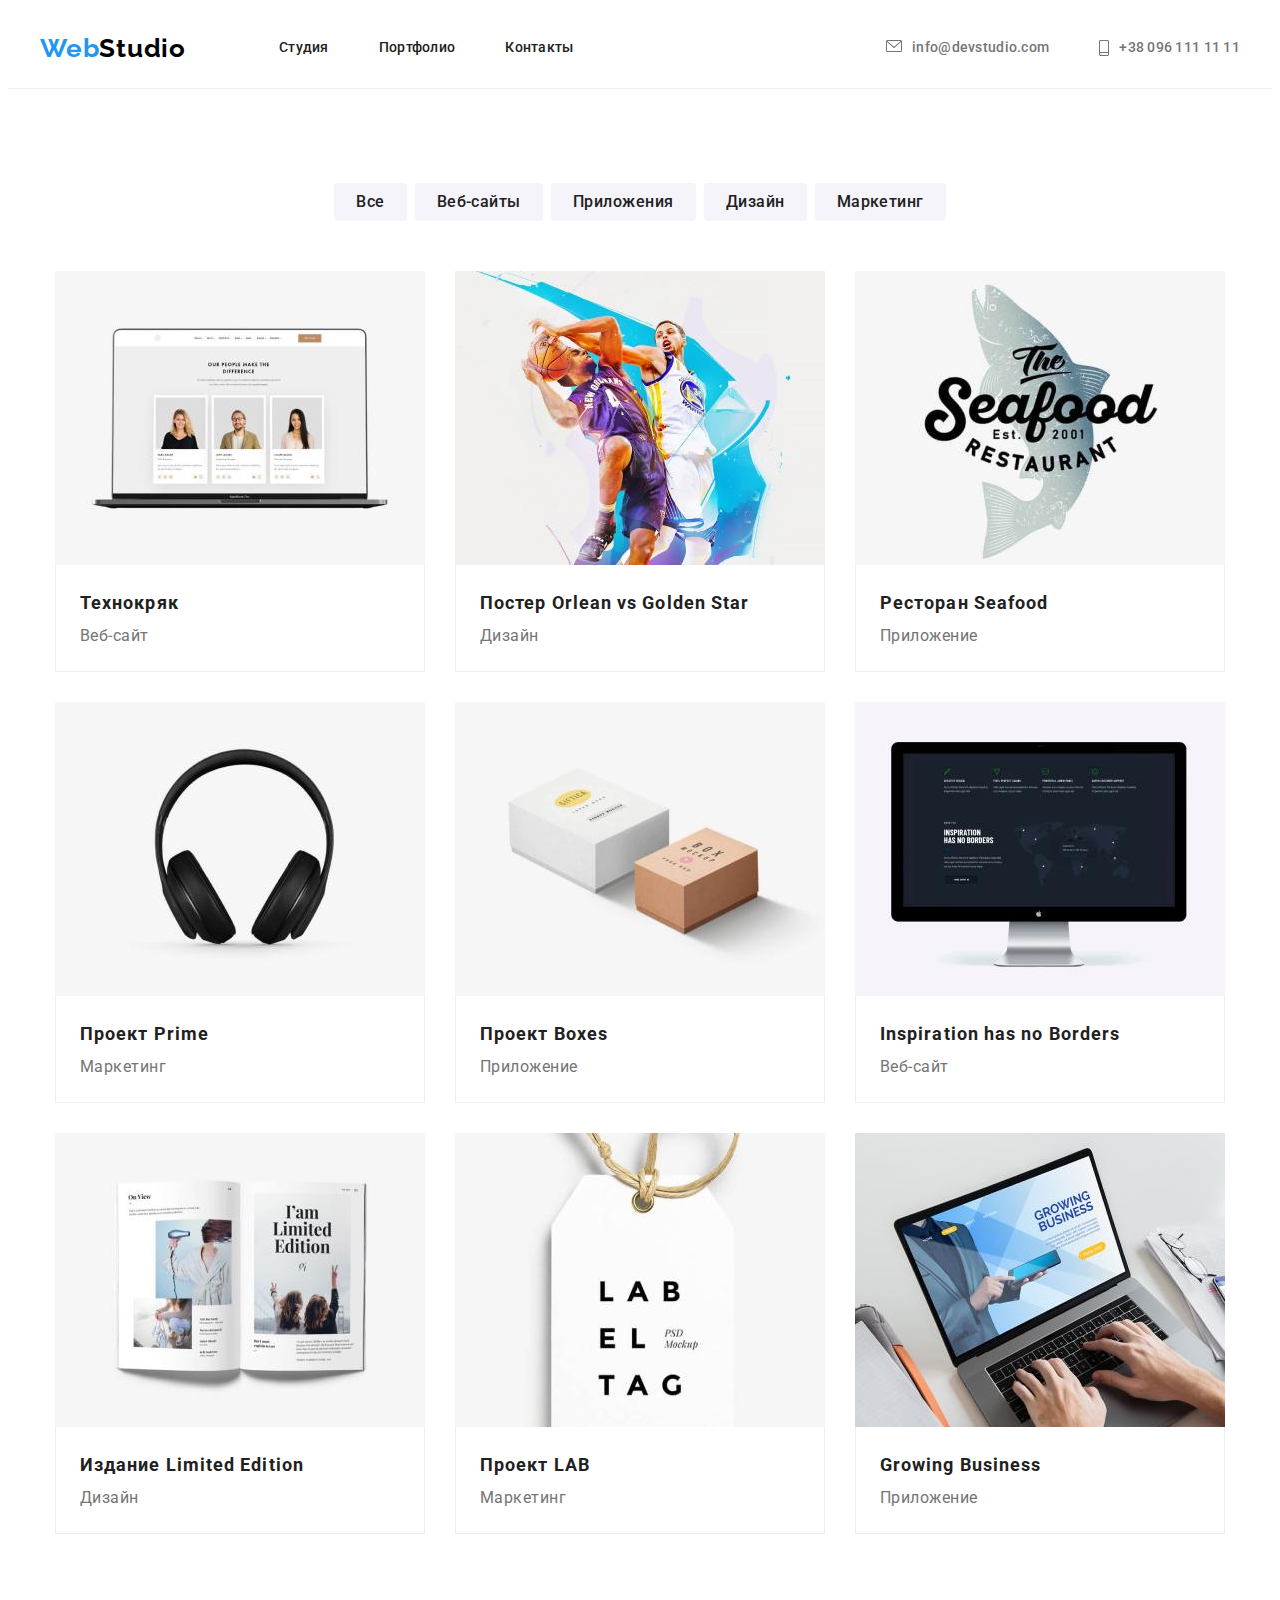
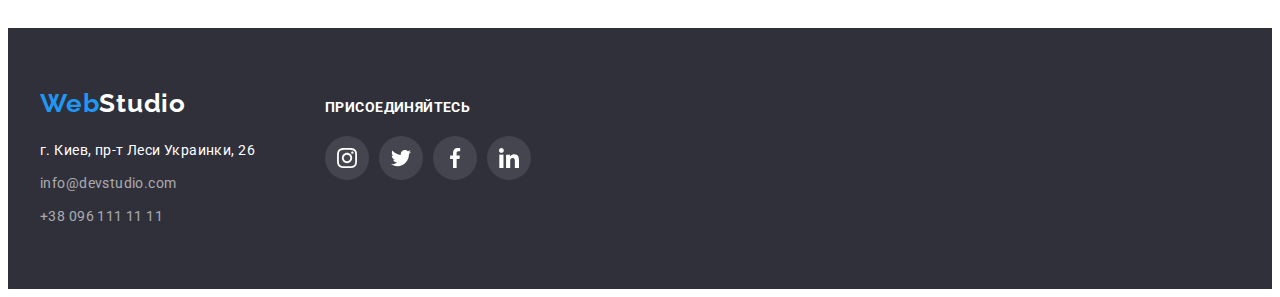
==== portfolio.html @ fa59ea0e "start" ====
<!DOCTYPE html>
<html lang="ru">
    <head>
        <meta charset="UTF-8">
        <meta http-equiv="X-UA-Compatible" content="IE=edge">
        <meta name="viewport" content="width=device-width, initial-scale=1.0">
        <title>WebStudio</title>
        <link rel="preconnect" href="https://fonts.googleapis.com">
        <link rel="preconnect" href="https://fonts.gstatic.com" crossorigin>
        <link href="https://fonts.googleapis.com/css2?family=Raleway:wght@700&family=Roboto:wght@400;500;700;900&display=swap"
            rel="stylesheet">
        <link rel="stylesheet" href="./css/styles.css">
    </head>
    <body>
    <header class="header">
        <div class="container header-container">
            <nav class="header-navigation">
                <a class="header-logo link" id="logo" href="./index.html" rel="home" lang="en">Web<span
                        class="logo-part-header">Studio</span></a>
                <ul class="header-list list">
                    <li class="header-item"><a class="header-link link" href="./index.html">Студия</a></li>
                    <li class="header-item"><a class="header-link link" href="./portfolio.html">Портфолио</a></li>
                    <li class="header-item"><a class="header-link link" href="#contacts">Контакты</a></li>
                </ul>
            </nav>
            <div class="header-connect">
                <a class="header-mail-link link" href="mailto:info@devstudio.com">info@devstudio.com</a>
                <a class="header-tel-link link" href="tel:+380961111111">+38 096 111 11 11</a>
            </div>
        </div>
    </header>
        <main> 
            <section class="section main-portfolio-section">
                <div class="container button-container">
                <ul class="button-list list">
                    <li class="button-item"><button class="btn-item" type="button">Все</button></li>
                    <li class="button-item"><button class="btn-item" type="button">Веб-сайты</button></li>
                    <li class="button-item"><button class="btn-item" type="button">Приложения</button></li>
                    <li class="button-item"><button class="btn-item" type="button">Дизайн</button></li>
                    <li class="button-item"><button class="btn-item" type="button">Маркетинг</button></li>
                </ul>
                </div>
                <ul class="portfolio-list list container">
                    <li class="porfolio-item">
                        <img class="img-portfolio" src="./images/portfolio-1.jpg" alt="макет веб-сайта" height="294" width="370">
                        <div class="wrap-text">
                        <h3 class="portfolio-heading">Технокряк</h3>
                        <p class="portfolio-ph">Веб-сайт</p>
                        </div>
                    </li>
                    <li class="porfolio-item">
                        <img class="img-portfolio" src="./images/portfolio-2.jpg" alt="постер" height="294" width="370">
                        <div class="wrap-text">
                        <h3 class="portfolio-heading">Постер <span lang="en">Orlean vs Golden Star</span> </h3>
                        <p class="portfolio-ph">Дизайн</p>
                        </div>
                    </li>
                    <li class="porfolio-item">
                        <img class="img-portfolio" src="./images/portfolio-3.jpg" alt="логотип ресторана" height="294" width="370">
                        <div class="wrap-text">
                        <h3 class="portfolio-heading">Ресторан <span lang="en">Seafood</span></h3>
                        <p class="portfolio-ph">Приложение</p>
                        </div>
                    </li>
                    <li class="porfolio-item">
                        <img class="img-portfolio" src="./images/portfolio-4.jpg" alt="наушники" height="294" width="370">
                        <div class="wrap-text">
                        <h3 class="portfolio-heading">Проект <span lang="en">Prime</span></h3>
                        <p class="portfolio-ph">Маркетинг</p>
                        </div>
                    </li>
                    <li class="porfolio-item">
                        <img class="img-portfolio" src="./images/portfolio-5.jpg" alt="коробки" height="294" width="370">
                        <div class="wrap-text">
                        <h3 class="portfolio-heading">Проект <span lang="en">Boxes</span></h3>
                        <p class="portfolio-ph">Приложение</p>
                        </div>
                    </li>
                    <li class="porfolio-item">
                        <img class="img-portfolio" src="./images/portfolio-6.jpg" alt="екран" height="294" width="370">
                        <div class="wrap-text">
                        <h3 class="portfolio-heading"><span lang="en">Inspiration has no Borders</span></h3>
                        <p class="portfolio-ph">Веб-сайт</p>
                        </div>
                    </li>
                    <li class="porfolio-item">
                        <img class="img-portfolio" src="./images/portfolio-7.jpg" alt="журнал" height="294" width="370">
                        <div class="wrap-text">
                        <h3 class="portfolio-heading">Издание <span lang="en">Limited Edition</span></h3>
                        <p class="portfolio-ph">Дизайн</p>
                        </div>
                    </li>
                    <li class="porfolio-item">
                        <img class="img-portfolio" src="./images/portfolio-8.jpg" alt="бирка" height="294" width="370">
                        <div class="wrap-text">
                        <h3 class="portfolio-heading">Проект <span lang="en">LAB</span></h3>
                        <p class="portfolio-ph">Маркетинг</p>
                        </div>
                    </li>
                    <li class="porfolio-item">
                        <img class="img-portfolio" src="./images/portfolio-9.jpg" alt="ноутбук" height="294" width="370">
                        <div class="wrap-text">
                        <h3 class="portfolio-heading"><span lang="en">Growing Business</span></h3>
                        <p class="portfolio-ph">Приложение</p>
                        </div>
                    </li>
                </ul>
                
            </section>
        </main>
        <footer class="footer">
            <div class="container footer-container">
                <a id="contacts"></a>
                <div class="footer-address">
                    <a class="footer-logo link" href="./index.html" rel="home">Web<span
                            class="logo-part-footer">Studio</span></a>
                    <address class="address f-e">г. Киев, пр-т Леси Украинки, 26</address>
                    <a class="footer-mail-link link f-e" href="mailto:info@devstudio.com">info@devstudio.com</a>
                    <a class="footer-tel-link link f-e" href="tel:+380961111111">+38 096 111 11 11</a>
                </div>
                <div class="footer-follow">
                    <p class="footer-ph">присоединяйтесь</p>
                    <ul class="footer-icon-list list">
                        <li class="footer-icon-item">
                            <a class="footer-icon-link" href="">
                                <svg class="footer-icon" width="20" height="20">
                                    <use href="./images/icons.svg#icon-social-icon-svg-1"></use>
                                </svg>
                            </a>
                        </li>
                        <li class="footer-icon-item">
                            <a class="footer-icon-link" href="">
                                <svg class="footer-icon" width="20" height="20">
                                    <use href="./images/icons.svg#icon-social-icon-svg-2"></use>
                                </svg>
                            </a>
                        </li>
                        <li class="footer-icon-item">
                            <a class="footer-icon-link" href="">
                                <svg class="footer-icon" width="20" height="20">
                                    <use href="./images/icons.svg#icon-social-icon-svg-3"></use>
                                </svg>
                            </a>
                        </li>
                        <li class="footer-icon-item">
                            <a class="footer-icon-link" href="">
                                <svg class="footer-icon" width="20" height="20">
                                    <use href="./images/icons.svg#icon-social-icon-svg-4"></use>
                                </svg>
                            </a>
                        </li>
                    </ul>
                </div>
            </div>
        </footer>
    </body>
</html>
---- css/styles.css ----
:root {
  --first-logo-color: #2196f3;
  --second-logo-color: #000000;
  --third-logo-color: #ffffff;
  --main-heading-color: #ffffff;
  --first-btn-text-color: #ffffff;
  --second-btn-text-color: #212121;
  --header-color: #212121;
  --first-text-color: #212121;
  --second-text-color: #757575;
  --third-text-color: #ffffff;
  --link-text-color: #2196f3;
  --accent-color: #2196f3;
  --dark-background-color: #2f303a;
  --footer-link-color: rgba(255, 255, 255, 0.6);
  --backgroun-color: #ffffff;
  --background-btn-color: #F5F4FA;
}
p,
h1,
h2,
h3,
h4,
h5,
h6 {
  margin: 0;
}
button {
  cursor: pointer;
}
li {
  margin: 0;
  padding: 0;
}
ul {
  margin: 0;
  padding: 0;
}
body {
  font-family: "Roboto", sans-serif;
  color: #212121;
}
.header {
  border-bottom: 1px solid #ECECEC;
}
.header-navigation {
  display: flex;
  align-items: center;
}
.header-container {
  display: flex;
  align-items: center;
  justify-content: space-between;
  height: 80px;
  
}

.header-list {
  display: flex;
}

.section {
  padding-bottom: 94px;
}
.container {
  width: 1200px;
  padding-left: 15px;
  padding-right: 15px;
  margin: 0 auto;
  
}

.footer,
.main-header {
  background-color: var(--dark-background-color);
}

.list {
  list-style: none;
}
.link {
  text-decoration: none;
}
.logo-part-header {
  color: var(--second-logo-color);
}
.logo-part-footer {
  color: var(--third-logo-color);
}
.header-logo {
  display: block;
  font-family: Raleway;
  font-weight: 700;
  font-size: 26px;
  line-height: 1.19;
  /* identical to box height */
  letter-spacing: 0.03em;
  color: var(--link-text-color);
  margin-right: 93px;
  padding-top: 25px;
  padding-bottom: 25px;
}

.header-list {
  display: flex;
}

.header-item:not(:last-child) {
  margin-right: 50px;
}
 .header-connect {
  display: flex;
  align-items: center;
  justify-content: center;
 }
.header-link {
  display: block;
  font-weight: 500;
  font-size: 14px;
  line-height: 1.14;
  letter-spacing: 0.02em;
  color: var(--header-color);
     padding-top: 32px;
    padding-bottom: 32px;
}
.header-link:hover,
.header-link:focus,
.header-mail-link:focus,
.header-mail-link:hover,
.header-tel-link:focus,
.header-tel-link:hover,
.footer-mail-link:hover,
.footer-tel-link:focus {
  color: var(--link-text-color);
}
.header-mail-link {
  display: flex;
  font-weight: 500;
  font-size: 14px;
  line-height: 1.14;
  letter-spacing: 0.02em;
  color: var(--second-text-color);
  margin-right: 50px;
}
.header-tel-link {
  display: flex;
  font-weight: 500;
  font-size: 14px;
  line-height: 1.14;
  letter-spacing: 0.02em;
  color: var(--second-text-color);
}
.header-mail-link::before {
  content: '';
  height: 12px;
  width: 16px;
  background-image: url(../images/svg/header-svg-1.svg);
  background-size: contain;
  background-repeat: no-repeat;
  background-position: bottom;
  margin-right: 10px;
}
.header-mail-link:hover::before,
.header-mail-link:focus::before {
  content: '';
  height: 12px;
  width: 16px;
  background-image: url(../images/svg/header-svg-1-hover.svg);
  background-size: contain;
  background-repeat: no-repeat;
  background-position: bottom;
  margin-right: 10px;
}

  .header-tel-link::before {
    content: '';
  height: 16px;
  width: 10px;
  background-image: url(../images/svg/header-svg-2.svg);
  background-size: contain;
  background-repeat: no-repeat;
  background-position: bottom;
  margin-right: 10px;
  }

.header-tel-link:hover::before,
.header-tel-link:focus::before {
  content: '';
  height: 16px; 
   width: 10px; 
  background-image: url(../images/svg/header-svg-2-hover.svg);
  background-size: contain;
  background-repeat: no-repeat;
  background-position: bottom;
  margin-right: 10px;
}


.main-container {
    display: flex;
  flex-direction: column;
  align-self: center;
  align-items: center;
  
}
.main-section {
  background-color: var(--dark-background-color);
  background-image: url(../images/img-overlay.png), url(../images/main-img.jpg);
  background-repeat: no-repeat;
  background-position: center;
  background-size: cover;
  padding: 200px 0;
  max-width: 1600px;
  margin: 0 auto;
}
.main-heading {
  /* padding: 200px 300px 30px 300px; */
  margin-bottom: 30px;
  font-weight: 900;
  font-size: 44px;
  line-height: 1.36;
  /* or 136% */
  text-align: center;
  letter-spacing: 0.06em;
  text-transform: uppercase;
  color: var(--main-heading-color)
  
}
.main-btn {
  font-family: Roboto;
  font-weight: 700;
  font-size: 16px;
  line-height: 1.88;
  cursor: pointer;
  /* identical to box height, or 187% */
  display: flex;
  align-items: center;
  text-align: center;
  letter-spacing: 0.06em;
  color: var(--first-btn-text-color);
  min-width: 200px;
  height: 50px;
  padding: 10px 32px 10px 32px;
  background-color: var(--accent-color);
  box-shadow: 0px 4px 4px rgba(0, 0, 0, 0.15);
  border-radius: 4px;
}
.peculiarities-section {
  padding-top: 94px;
}
.peculiarities-container {
  display: flex; 
  flex-direction: column;
}
.peculiarities-icon-list {
  display: flex;
}
.peculiarities-icon-item {
  content: '';
  width: 270px;
  margin-bottom: 30px;  
  display: flex;
  flex-direction: column;
  justify-content: center;
}
.peculiarities-icon-item:not(:last-child){
  margin-right: 30px;
}
.peculiarities-icon-link { 
  display: flex;
  align-items: center;
  justify-content: center;
  background-color: var(--background-btn-color);
  height: 120px;
  width: 100%;
  margin-bottom: 30px;
}
/* .main-list {
  display: flex;
  
} */
/* .main-item {
  width: 270px;
} */
/* .main-item:not(:last-child) {
  margin-right: 30px;
} */
.main-item-heading {
  font-weight: 700;
  font-size: 14px;
  line-height: 1.14;
  letter-spacing: 0.03em;
  text-transform: uppercase;
  color: var(--first-text-color);
  margin-bottom: 10px;
}
.main-item-ph {
  font-size: 14px;
  line-height: 1.71;
  /* or 171% */
  letter-spacing: 0.03em;
  color: var(--second-text-color);
}
}
.what-we-do-container {
  display: flex;
  flex-direction: column;
  align-self: center;
  align-items: center;
  
}

.main-second-heading {
  font-weight: 700;
  margin-bottom: 50px;
  font-size: 36px;
  line-height: 1.17;
  text-align: center;
  letter-spacing: 0.03em;
  color: var(--header-color);
}
.what-we-do-list {
  display: flex;
 
}

.what-we-do-item:not(:last-child) {
  margin-right: 30px;
}
.our-team-section {
  padding-top: 94px;
  background-color: var(--background-btn-color);
}

.our-team-container {
    display: flex;
  flex-direction: column;
  align-self: center;
  align-items: center;
}

.our-team-list {
  display: flex;
}

.our-team-item:not(:last-child) {
  margin-right: 30px;
}

.our-team-item {
  display: flex;
  flex-direction: column;
  align-self: center;
  align-items: center;
  background-color: var(--main-heading-color);
  box-shadow:  0px 2px 1px rgba(0, 0, 0, 0.2), 
   0px 1px 1px rgba(0, 0, 0, 0.14),  0px 1px 3px rgba(0, 0, 0, 0.12);

}

.our-team-text {
  padding: 30px;
}

.our-team-heading-item {
  font-weight: 500;
  font-size: 16px;
  line-height: 1.19;
  /* identical to box height */
  text-align: center;
  letter-spacing: 0.03em;
  color: var(--first-text-color);
}
.our-team-ph-item {
  font-size: 16px;
  line-height: 1.19;
  /* identical to box height */
  text-align: center;
  letter-spacing: 0.03em;
  color: var(--second-text-color);
  margin-top: 10px;
  margin-bottom: 16px;
}
.our-team-icon-list {
  display: flex;
  justify-content: center;
}
.our-team-icon-item {
  width: 44px;
  height: 44px;
}
.our-team-icon-item + .our-team-icon-item {
  margin-left: 10px;
}
.our-team-icon-link {
  width: 100%;
  height: 100%;
  border-radius: 50%;
  display: flex;
  align-items: center;
  justify-content: center;
  object-fit: contain
  background-color: var(--main-heading-color);
}
.our-team-icon {
  fill:#afb1b8;
}
.our-team-icon-link:hover,
.our-team-icon-link:focus  {
  background-color: var(--accent-color);
}
.our-team-icon-link:hover .our-team-icon,
.our-team-icon-link:focus .our-team-icon  {
 fill: var(--main-heading-color);
}
.regular-customers-section {
  padding-top: 94px;
}
.regular-customers-container {
  display: flex;
  flex-direction: column;
}
.regular-customers-list {
  display: flex;
  justify-content: center;
}
.regular-customers-item{
  display: flex;
  width: 170px;
  height: 92px;
}
.regular-customers-item + .regular-customers-item {
  margin-left: 30px;
}
.regular-customers-link {
  width: 100%;
  height: 100%;
  border: 1px solid #afb1b8;
  border-radius: 4px;
  display: flex;
  justify-content: center;
  align-items: center;
}
.regular-customers-icon {
  fill: #afb1b8;
}
.regular-customers-link:hover, 
.regular-customers-link:focus {
   border: 1px solid #2196f3;
}
.regular-customers-link:hover .regular-customers-icon, 
.regular-customers-link:focus  .regular-customers-icon {
  fill: #2196f3;
}

.footer {
  padding-top: 60px;
  padding-bottom: 60px;
}
.footer-container {
  display: flex;
  align-self: center;
  align-items: baseline;
}
.footer-logo {
  font-family: Raleway;
  font-weight: 700;
  font-size: 26px;
  line-height: 1.19;
  /* identical to box height */
  letter-spacing: 0.03em;
  color: var(--first-logo-color);
  margin-bottom: 20px;
}

.footer-address {
  display: flex;
  flex-direction: column;
  margin-right: 70px;
  
}

.f-e:not(:last-child) {
  margin-bottom: 9px;
}

.address {
  font-style: normal;
  font-size: 14px;
  line-height: 1.71;
  /* or 171% */
  letter-spacing: 0.03em;
  color: var(--third-text-color);
}
.footer-tel-link {
  font-size: 14px;
  line-height: 1.71;
  /* or 171% */
  letter-spacing: 0.03em;
  color: var(--footer-link-color);
}
.footer-mail-link {
  font-size: 14px;
  line-height: 1.71;
  /* or 171% */
  letter-spacing: 0.03em;
  color: var(--footer-link-color);
}
.footer-ph {
  font-size: 14px;
  font-weight: 700;
  line-height: 1.14em;
  text-align: Left;
  letter-spacing: 0.03em;
  text-transform: uppercase;
  color: #ffffff;
  margin-bottom: 20px;
}
.footer-icon-list {
  display: flex;
  justify-content: center;
}
.footer-icon-item {
  width: 44px;
  height: 44px;
}
.footer-icon-item + .footer-icon-item {
  margin-left: 10px;
}
.footer-icon-link {
  width: 100%;
  height: 100%;
  border-radius: 50%;
  display: flex;
  align-items: center;
  justify-content: center;
  object-fit: contain;
  background-color: rgba(255, 255, 255, 0.1);
}
.footer-icon {
  fill: #ffffff;
}
.footer-icon-link:hover,
.footer-icon-link:focus {
background-color: var(--accent-color);
}
.main-portfolio-section {
padding-top: 94px; 
}
.button-list {
  display: flex;
  justify-content: center;
}

.button-item:not(:last-child) {
  margin-right: 8px;
  color: var(--accent-color);
}

.btn-item {
  cursor: pointer;
  font-family: Roboto;
  font-weight: 500;
  font-size: 16px;
  line-height: 1.63;
  /* identical to box height, or 162% */
  text-align: center;
  letter-spacing: 0.03em;
  color: var(--second-btn-text-color);
  background-color: var(--background-btn-color);
  border: 0px;
  border-radius: 4px;
  padding: 6px 22px;
}
.btn-item:hover,
.btn-item:focus {
  color: var(--first-btn-text-color);
  background-color: var(--accent-color);
  box-shadow: 0px 2px 2px
rgba(0, 0, 0, 0.12),  0px 1px 2px
rgba(0, 0, 0, 0.08), 0px 3px 1px
rgba(0, 0, 0, 0.1);
}

.portfolio-list {
  display: flex;
  flex-wrap: wrap;
  margin-top: 50px;
  justify-content: center;
  
}
.porfolio-item {
  margin-right: 30px;
  margin-bottom: 30px;
  border: 20px;
  border-color: #eeeeee;
}
.porfolio-item:hover {
  box-shadow: 1px 4px 6px
rgba(0, 0, 0, 0.16), 0px 4px 4px
rgba(0, 0, 0, 0.06), 0px 1px 1px
rgba(0, 0, 0, 0.12)
}
.porfolio-item:nth-child(3n + 0) {
  margin-right: 0;
}

.porfolio-item:nth-child(n + 7) {
  margin-bottom: 0;
}

.img-portfolio {
  display: block;
}

.wrap-text {
 padding: 20px 24px;
 background: #ffffff;
 border: 1px solid #eeeeee;
 border-top: 0;
 box-sizing: border-box;
}

.portfolio-heading {
  font-weight: 700;
  font-size: 18px;
  line-height: 2;
  /* identical to box height, or 200% */
  letter-spacing: 0.06em;
  color: var(--first-text-color);
}
.portfolio-ph {
  font-size: 16px;
  line-height: 1.88;
  /* identical to box height, or 187% */
  letter-spacing: 0.03em;
  color: var(--second-text-color);
  
}
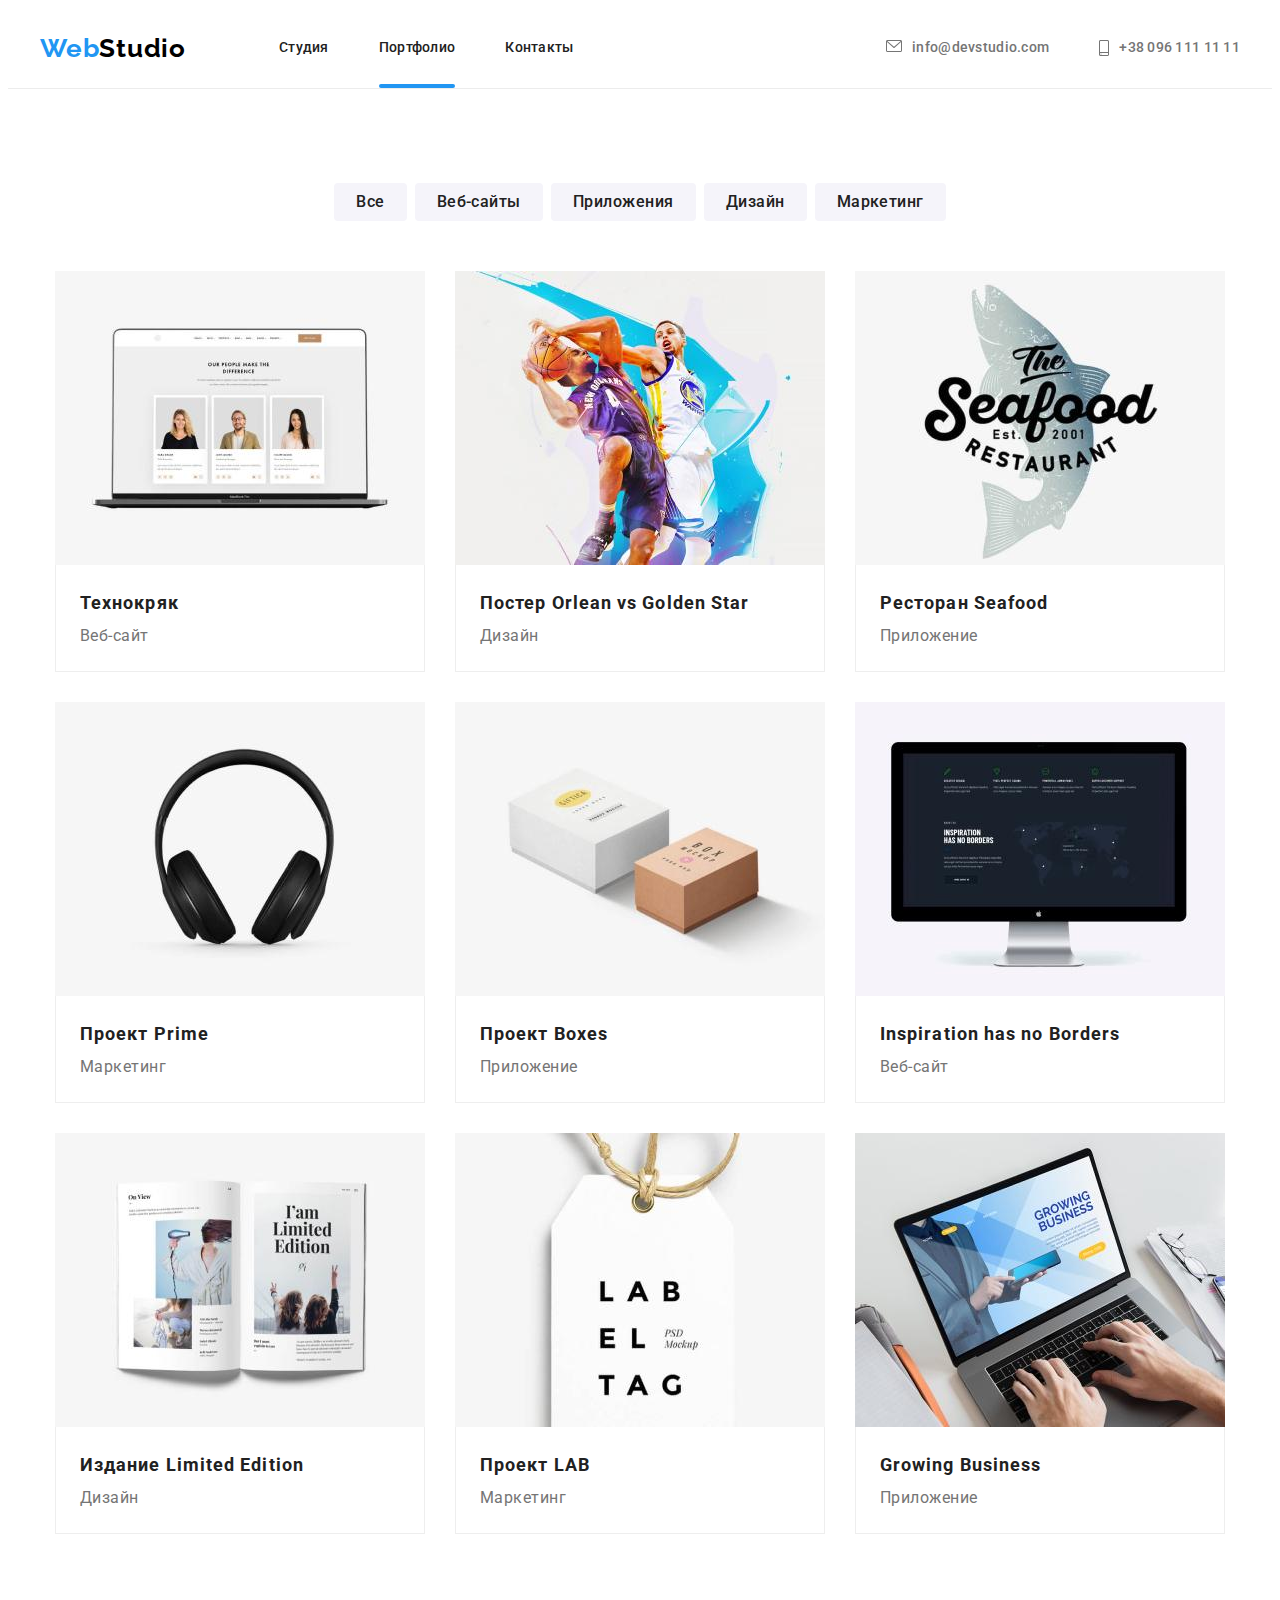
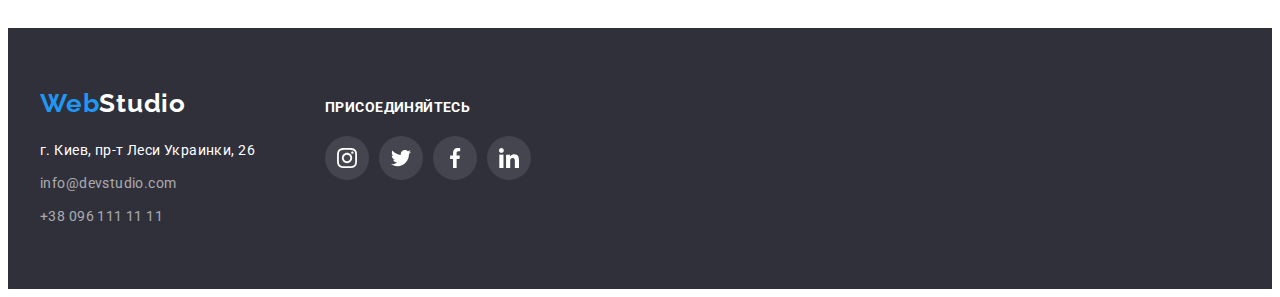
==== commit abde07fc: "inprocess" ====
--- a/portfolio.html
+++ b/portfolio.html
@@ -18,9 +18,15 @@
                 <a class="header-logo link" id="logo" href="./index.html" rel="home" lang="en">Web<span
                         class="logo-part-header">Studio</span></a>
                 <ul class="header-list list">
-                    <li class="header-item"><a class="header-link link" href="./index.html">Студия</a></li>
-                    <li class="header-item"><a class="header-link link" href="./portfolio.html">Портфолио</a></li>
-                    <li class="header-item"><a class="header-link link" href="#contacts">Контакты</a></li>
+                    <li class="header-item">
+                        <a class="header-link link" href="./index.html">Студия</a>
+                    </li>
+                    <li class="header-item">
+                        <a class="header-link link current" href="./portfolio.html">Портфолио</a>
+                    </li>
+                    <li class="header-item">
+                        <a class="header-link link" href="#contacts">Контакты</a>
+                    </li>
                 </ul>
             </nav>
             <div class="header-connect">
--- a/css/styles.css
+++ b/css/styles.css
@@ -14,7 +14,7 @@
   --dark-background-color: #2f303a;
   --footer-link-color: rgba(255, 255, 255, 0.6);
   --backgroun-color: #ffffff;
-  --background-btn-color: #F5F4FA;
+  --background-btn-color: #f5f4fa;
 }
 p,
 h1,
@@ -41,7 +41,7 @@
   color: #212121;
 }
 .header {
-  border-bottom: 1px solid #ECECEC;
+  border-bottom: 1px solid #ececec;
 }
 .header-navigation {
   display: flex;
@@ -52,7 +52,6 @@
   align-items: center;
   justify-content: space-between;
   height: 80px;
-  
 }
 
 .header-list {
@@ -67,7 +66,6 @@
   padding-left: 15px;
   padding-right: 15px;
   margin: 0 auto;
-  
 }
 
 .footer,
@@ -93,7 +91,6 @@
   font-weight: 700;
   font-size: 26px;
   line-height: 1.19;
-  /* identical to box height */
   letter-spacing: 0.03em;
   color: var(--link-text-color);
   margin-right: 93px;
@@ -104,15 +101,17 @@
 .header-list {
   display: flex;
 }
-
+.header-item {
+  position: relative;
+}
 .header-item:not(:last-child) {
   margin-right: 50px;
 }
- .header-connect {
-  display: flex;
-  align-items: center;
-  justify-content: center;
- }
+.header-connect {
+  display: flex;
+  align-items: center;
+  justify-content: center;
+}
 .header-link {
   display: block;
   font-weight: 500;
@@ -120,9 +119,21 @@
   line-height: 1.14;
   letter-spacing: 0.02em;
   color: var(--header-color);
-     padding-top: 32px;
-    padding-bottom: 32px;
-}
+  padding-top: 32px;
+  padding-bottom: 32px;
+  transition: color 250ms cubic-bezier(0.4, 0, 0.2, 1);
+}
+.current::after {
+  content: "";
+  width: 100%;
+  height: 4px;
+  background-color: var(--accent-color);
+  border-radius: 2px;
+  position: absolute;
+  bottom: 0;
+  left: 0;
+}
+
 .header-link:hover,
 .header-link:focus,
 .header-mail-link:focus,
@@ -130,7 +141,9 @@
 .header-tel-link:focus,
 .header-tel-link:hover,
 .footer-mail-link:hover,
-.footer-tel-link:focus {
+.footer-mail-link:focus,
+.footer-tel-link:focus,
+.footer-tel-link:hover {
   color: var(--link-text-color);
 }
 .header-mail-link {
@@ -141,6 +154,7 @@
   letter-spacing: 0.02em;
   color: var(--second-text-color);
   margin-right: 50px;
+  transition: color 250ms cubic-bezier(0.4, 0, 0.2, 1);
 }
 .header-tel-link {
   display: flex;
@@ -149,9 +163,10 @@
   line-height: 1.14;
   letter-spacing: 0.02em;
   color: var(--second-text-color);
+  transition: color 250ms cubic-bezier(0.4, 0, 0.2, 1);
 }
 .header-mail-link::before {
-  content: '';
+  content: "";
   height: 12px;
   width: 16px;
   background-image: url(../images/svg/header-svg-1.svg);
@@ -159,10 +174,23 @@
   background-repeat: no-repeat;
   background-position: bottom;
   margin-right: 10px;
+  transition: color 250ms cubic-bezier(0.4, 0, 0.2, 1);
+}
+
+.header-tel-link::before {
+  content: "";
+  height: 16px;
+  width: 10px;
+  background-image: url(../images/svg/header-svg-2.svg);
+  background-size: contain;
+  background-repeat: no-repeat;
+  background-position: bottom;
+  margin-right: 10px;
+  transition: color 250ms cubic-bezier(0.4, 0, 0.2, 1);
 }
 .header-mail-link:hover::before,
 .header-mail-link:focus::before {
-  content: '';
+  content: "";
   height: 12px;
   width: 16px;
   background-image: url(../images/svg/header-svg-1-hover.svg);
@@ -172,8 +200,8 @@
   margin-right: 10px;
 }
 
-  .header-tel-link::before {
-    content: '';
+.header-tel-link::before {
+  content: "";
   height: 16px;
   width: 10px;
   background-image: url(../images/svg/header-svg-2.svg);
@@ -181,13 +209,14 @@
   background-repeat: no-repeat;
   background-position: bottom;
   margin-right: 10px;
-  }
+  transition: color 250ms cubic-bezier(0.4, 0, 0.2, 1);
+}
 
 .header-tel-link:hover::before,
 .header-tel-link:focus::before {
-  content: '';
-  height: 16px; 
-   width: 10px; 
+  content: "";
+  height: 16px;
+  width: 10px;
   background-image: url(../images/svg/header-svg-2-hover.svg);
   background-size: contain;
   background-repeat: no-repeat;
@@ -195,13 +224,11 @@
   margin-right: 10px;
 }
 
-
 .main-container {
-    display: flex;
+  display: flex;
   flex-direction: column;
   align-self: center;
   align-items: center;
-  
 }
 .main-section {
   background-color: var(--dark-background-color);
@@ -214,17 +241,14 @@
   margin: 0 auto;
 }
 .main-heading {
-  /* padding: 200px 300px 30px 300px; */
   margin-bottom: 30px;
   font-weight: 900;
   font-size: 44px;
   line-height: 1.36;
-  /* or 136% */
   text-align: center;
   letter-spacing: 0.06em;
   text-transform: uppercase;
-  color: var(--main-heading-color)
-  
+  color: var(--main-heading-color);
 }
 .main-btn {
   font-family: Roboto;
@@ -232,7 +256,6 @@
   font-size: 16px;
   line-height: 1.88;
   cursor: pointer;
-  /* identical to box height, or 187% */
   display: flex;
   align-items: center;
   text-align: center;
@@ -249,24 +272,24 @@
   padding-top: 94px;
 }
 .peculiarities-container {
-  display: flex; 
+  display: flex;
   flex-direction: column;
 }
 .peculiarities-icon-list {
   display: flex;
 }
 .peculiarities-icon-item {
-  content: '';
+  content: "";
   width: 270px;
-  margin-bottom: 30px;  
-  display: flex;
-  flex-direction: column;
-  justify-content: center;
-}
-.peculiarities-icon-item:not(:last-child){
+  margin-bottom: 30px;
+  display: flex;
+  flex-direction: column;
+  justify-content: center;
+}
+.peculiarities-icon-item:not(:last-child) {
   margin-right: 30px;
 }
-.peculiarities-icon-link { 
+.peculiarities-icon-link {
   display: flex;
   align-items: center;
   justify-content: center;
@@ -275,16 +298,6 @@
   width: 100%;
   margin-bottom: 30px;
 }
-/* .main-list {
-  display: flex;
-  
-} */
-/* .main-item {
-  width: 270px;
-} */
-/* .main-item:not(:last-child) {
-  margin-right: 30px;
-} */
 .main-item-heading {
   font-weight: 700;
   font-size: 14px;
@@ -297,17 +310,14 @@
 .main-item-ph {
   font-size: 14px;
   line-height: 1.71;
-  /* or 171% */
   letter-spacing: 0.03em;
   color: var(--second-text-color);
 }
-}
 .what-we-do-container {
   display: flex;
   flex-direction: column;
   align-self: center;
   align-items: center;
-  
 }
 
 .main-second-heading {
@@ -321,11 +331,33 @@
 }
 .what-we-do-list {
   display: flex;
- 
-}
-
+}
+.what-we-do-item {
+  position: relative;
+  line-height: 1px;
+}
 .what-we-do-item:not(:last-child) {
   margin-right: 30px;
+}
+.what-we-do-item-wrap {
+  position: relative;
+}
+.what-we-do-text {
+  position: absolute;
+  font-weight: 700;
+  font-size: 14px;
+  line-height: 1.14;
+  letter-spacing: 0.03em;
+  text-transform: uppercase;
+  left: 0;
+  bottom: 0;
+  width: 100%;
+  height: 70px;
+  text-align: center;
+  padding-top: 27px;
+  padding-bottom: 27px;
+  color: #ffffff;
+  background-color: rgba(47, 48, 58, 0.8);
 }
 .our-team-section {
   padding-top: 94px;
@@ -333,7 +365,7 @@
 }
 
 .our-team-container {
-    display: flex;
+  display: flex;
   flex-direction: column;
   align-self: center;
   align-items: center;
@@ -353,9 +385,8 @@
   align-self: center;
   align-items: center;
   background-color: var(--main-heading-color);
-  box-shadow:  0px 2px 1px rgba(0, 0, 0, 0.2), 
-   0px 1px 1px rgba(0, 0, 0, 0.14),  0px 1px 3px rgba(0, 0, 0, 0.12);
-
+  box-shadow: 0px 2px 1px rgba(0, 0, 0, 0.2), 0px 1px 1px rgba(0, 0, 0, 0.14),
+    0px 1px 3px rgba(0, 0, 0, 0.12);
 }
 
 .our-team-text {
@@ -366,7 +397,6 @@
   font-weight: 500;
   font-size: 16px;
   line-height: 1.19;
-  /* identical to box height */
   text-align: center;
   letter-spacing: 0.03em;
   color: var(--first-text-color);
@@ -374,7 +404,6 @@
 .our-team-ph-item {
   font-size: 16px;
   line-height: 1.19;
-  /* identical to box height */
   text-align: center;
   letter-spacing: 0.03em;
   color: var(--second-text-color);
@@ -399,19 +428,22 @@
   display: flex;
   align-items: center;
   justify-content: center;
-  object-fit: contain
+  object-fit: contain;
   background-color: var(--main-heading-color);
+  transition: background-color 250ms cubic-bezier(0.4, 0, 0.2, 1),
+    fill 250ms cubic-bezier(0.4, 0, 0.2, 1);
 }
 .our-team-icon {
-  fill:#afb1b8;
+  fill: #afb1b8;
+  transition: fill 250ms cubic-bezier(0.4, 0, 0.2, 1);
 }
 .our-team-icon-link:hover,
-.our-team-icon-link:focus  {
+.our-team-icon-link:focus {
   background-color: var(--accent-color);
 }
 .our-team-icon-link:hover .our-team-icon,
-.our-team-icon-link:focus .our-team-icon  {
- fill: var(--main-heading-color);
+.our-team-icon-link:focus .our-team-icon {
+  fill: var(--main-heading-color);
 }
 .regular-customers-section {
   padding-top: 94px;
@@ -424,7 +456,7 @@
   display: flex;
   justify-content: center;
 }
-.regular-customers-item{
+.regular-customers-item {
   display: flex;
   width: 170px;
   height: 92px;
@@ -440,16 +472,19 @@
   display: flex;
   justify-content: center;
   align-items: center;
+  transition: border 250ms cubic-bezier(0.4, 0, 0.2, 1),
+    fill 250ms cubic-bezier(0.4, 0, 0.2, 1);
 }
 .regular-customers-icon {
   fill: #afb1b8;
-}
-.regular-customers-link:hover, 
+  transition: fill 250ms cubic-bezier(0.4, 0, 0.2, 1);
+}
+.regular-customers-link:hover,
 .regular-customers-link:focus {
-   border: 1px solid #2196f3;
-}
-.regular-customers-link:hover .regular-customers-icon, 
-.regular-customers-link:focus  .regular-customers-icon {
+  border: 1px solid #2196f3;
+}
+.regular-customers-link:hover .regular-customers-icon,
+.regular-customers-link:focus .regular-customers-icon {
   fill: #2196f3;
 }
 
@@ -477,7 +512,6 @@
   display: flex;
   flex-direction: column;
   margin-right: 70px;
-  
 }
 
 .f-e:not(:last-child) {
@@ -498,6 +532,7 @@
   /* or 171% */
   letter-spacing: 0.03em;
   color: var(--footer-link-color);
+  transition: color 250ms cubic-bezier(0.4, 0, 0.2, 1);
 }
 .footer-mail-link {
   font-size: 14px;
@@ -505,6 +540,7 @@
   /* or 171% */
   letter-spacing: 0.03em;
   color: var(--footer-link-color);
+  transition: color 250ms cubic-bezier(0.4, 0, 0.2, 1);
 }
 .footer-ph {
   font-size: 14px;
@@ -536,16 +572,17 @@
   justify-content: center;
   object-fit: contain;
   background-color: rgba(255, 255, 255, 0.1);
+  transition: background-color 250ms cubic-bezier(0.4, 0, 0.2, 1);
 }
 .footer-icon {
   fill: #ffffff;
 }
 .footer-icon-link:hover,
 .footer-icon-link:focus {
-background-color: var(--accent-color);
+  background-color: var(--accent-color);
 }
 .main-portfolio-section {
-padding-top: 94px; 
+  padding-top: 94px;
 }
 .button-list {
   display: flex;
@@ -571,15 +608,16 @@
   border: 0px;
   border-radius: 4px;
   padding: 6px 22px;
+  transition: background-color 250ms cubic-bezier(0.4, 0, 0.2, 1),
+    color 250ms cubic-bezier(0.4, 0, 0.2, 1),
+    box-shadow 250ms cubic-bezier(0.4, 0, 0.2, 1);
 }
 .btn-item:hover,
 .btn-item:focus {
   color: var(--first-btn-text-color);
   background-color: var(--accent-color);
-  box-shadow: 0px 2px 2px
-rgba(0, 0, 0, 0.12),  0px 1px 2px
-rgba(0, 0, 0, 0.08), 0px 3px 1px
-rgba(0, 0, 0, 0.1);
+  box-shadow: 0px 2px 2px rgba(0, 0, 0, 0.12), 0px 1px 2px rgba(0, 0, 0, 0.08),
+    0px 3px 1px rgba(0, 0, 0, 0.1);
 }
 
 .portfolio-list {
@@ -587,19 +625,17 @@
   flex-wrap: wrap;
   margin-top: 50px;
   justify-content: center;
-  
 }
 .porfolio-item {
   margin-right: 30px;
   margin-bottom: 30px;
   border: 20px;
   border-color: #eeeeee;
+  transition: box-shadow 250ms cubic-bezier(0.4, 0, 0.2, 1);
 }
 .porfolio-item:hover {
-  box-shadow: 1px 4px 6px
-rgba(0, 0, 0, 0.16), 0px 4px 4px
-rgba(0, 0, 0, 0.06), 0px 1px 1px
-rgba(0, 0, 0, 0.12)
+  box-shadow: 1px 4px 6px rgba(0, 0, 0, 0.16), 0px 4px 4px rgba(0, 0, 0, 0.06),
+    0px 1px 1px rgba(0, 0, 0, 0.12);
 }
 .porfolio-item:nth-child(3n + 0) {
   margin-right: 0;
@@ -614,28 +650,23 @@
 }
 
 .wrap-text {
- padding: 20px 24px;
- background: #ffffff;
- border: 1px solid #eeeeee;
- border-top: 0;
- box-sizing: border-box;
+  padding: 20px 24px;
+  background: #ffffff;
+  border: 1px solid #eeeeee;
+  border-top: 0;
+  box-sizing: border-box;
 }
 
 .portfolio-heading {
   font-weight: 700;
   font-size: 18px;
   line-height: 2;
-  /* identical to box height, or 200% */
   letter-spacing: 0.06em;
   color: var(--first-text-color);
 }
 .portfolio-ph {
   font-size: 16px;
   line-height: 1.88;
-  /* identical to box height, or 187% */
   letter-spacing: 0.03em;
   color: var(--second-text-color);
-  
-}
-
-
+}
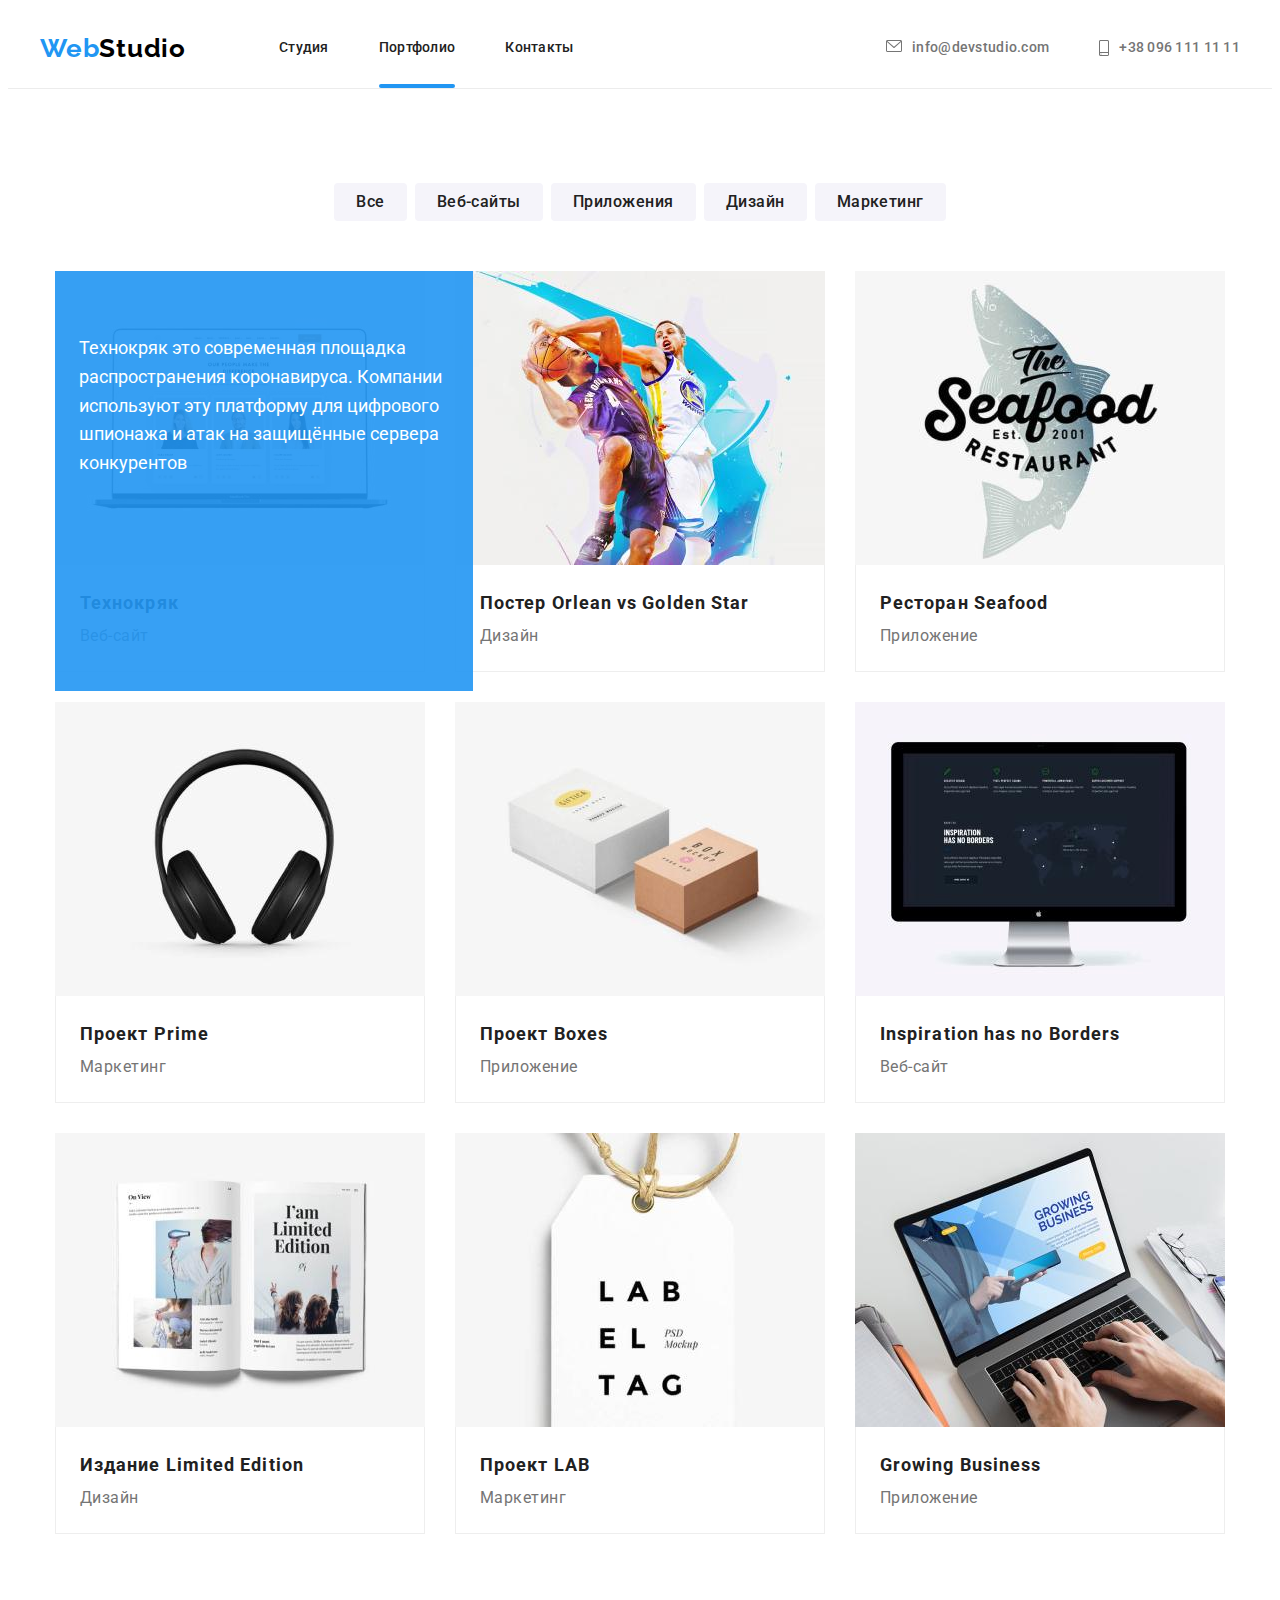
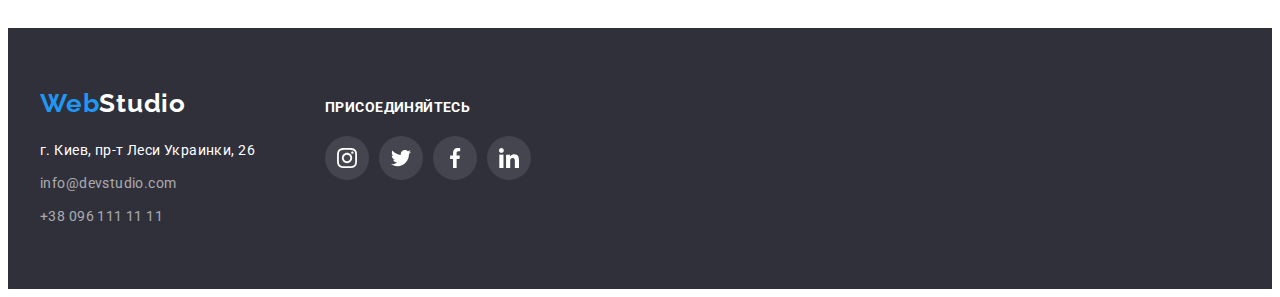
==== commit 2ec61e3c: "overlayerror" ====
--- a/portfolio.html
+++ b/portfolio.html
@@ -47,63 +47,72 @@
                 </ul>
                 </div>
                 <ul class="portfolio-list list container">
-                    <li class="porfolio-item">
-                        <img class="img-portfolio" src="./images/portfolio-1.jpg" alt="макет веб-сайта" height="294" width="370">
+                    <li class="portfolio-item">
+                        <div class="portfolio-wrap">
+                            <img class="img-portfolio"
+                                src="./images/portfolio-1.jpg" 
+                                alt="макет веб-сайта" 
+                                height="294" 
+                                width="370">
+                            <p class="portfolio-overlay">Технокряк это современная площадка распространения коронавируса. Компании используют эту платформу для цифрового
+                        шпионажа и атак на защищённые сервера конкурентов</p>
+                        </div>
                         <div class="wrap-text">
-                        <h3 class="portfolio-heading">Технокряк</h3>
-                        <p class="portfolio-ph">Веб-сайт</p>
+                            <h3 class="portfolio-heading">Технокряк</h3>
+                            <p class="portfolio-ph">Веб-сайт</p>
                         </div>
                     </li>
-                    <li class="porfolio-item">
+                    <li class="portfolio-item">
                         <img class="img-portfolio" src="./images/portfolio-2.jpg" alt="постер" height="294" width="370">
+                        <p class="portfolio-wrap-text"></p>
                         <div class="wrap-text">
                         <h3 class="portfolio-heading">Постер <span lang="en">Orlean vs Golden Star</span> </h3>
                         <p class="portfolio-ph">Дизайн</p>
                         </div>
                     </li>
-                    <li class="porfolio-item">
+                    <li class="portfolio-item">
                         <img class="img-portfolio" src="./images/portfolio-3.jpg" alt="логотип ресторана" height="294" width="370">
                         <div class="wrap-text">
                         <h3 class="portfolio-heading">Ресторан <span lang="en">Seafood</span></h3>
                         <p class="portfolio-ph">Приложение</p>
                         </div>
                     </li>
-                    <li class="porfolio-item">
+                    <li class="portfolio-item">
                         <img class="img-portfolio" src="./images/portfolio-4.jpg" alt="наушники" height="294" width="370">
                         <div class="wrap-text">
                         <h3 class="portfolio-heading">Проект <span lang="en">Prime</span></h3>
                         <p class="portfolio-ph">Маркетинг</p>
                         </div>
                     </li>
-                    <li class="porfolio-item">
+                    <li class="portfolio-item">
                         <img class="img-portfolio" src="./images/portfolio-5.jpg" alt="коробки" height="294" width="370">
                         <div class="wrap-text">
                         <h3 class="portfolio-heading">Проект <span lang="en">Boxes</span></h3>
                         <p class="portfolio-ph">Приложение</p>
                         </div>
                     </li>
-                    <li class="porfolio-item">
+                    <li class="portfolio-item">
                         <img class="img-portfolio" src="./images/portfolio-6.jpg" alt="екран" height="294" width="370">
                         <div class="wrap-text">
                         <h3 class="portfolio-heading"><span lang="en">Inspiration has no Borders</span></h3>
                         <p class="portfolio-ph">Веб-сайт</p>
                         </div>
                     </li>
-                    <li class="porfolio-item">
+                    <li class="portfolio-item">
                         <img class="img-portfolio" src="./images/portfolio-7.jpg" alt="журнал" height="294" width="370">
                         <div class="wrap-text">
                         <h3 class="portfolio-heading">Издание <span lang="en">Limited Edition</span></h3>
                         <p class="portfolio-ph">Дизайн</p>
                         </div>
                     </li>
-                    <li class="porfolio-item">
+                    <li class="portfolio-item">
                         <img class="img-portfolio" src="./images/portfolio-8.jpg" alt="бирка" height="294" width="370">
                         <div class="wrap-text">
                         <h3 class="portfolio-heading">Проект <span lang="en">LAB</span></h3>
                         <p class="portfolio-ph">Маркетинг</p>
                         </div>
                     </li>
-                    <li class="porfolio-item">
+                    <li class="portfolio-item">
                         <img class="img-portfolio" src="./images/portfolio-9.jpg" alt="ноутбук" height="294" width="370">
                         <div class="wrap-text">
                         <h3 class="portfolio-heading"><span lang="en">Growing Business</span></h3>
--- a/css/styles.css
+++ b/css/styles.css
@@ -626,29 +626,44 @@
   margin-top: 50px;
   justify-content: center;
 }
-.porfolio-item {
+.portfolio-item {
   margin-right: 30px;
   margin-bottom: 30px;
   border: 20px;
   border-color: #eeeeee;
   transition: box-shadow 250ms cubic-bezier(0.4, 0, 0.2, 1);
 }
-.porfolio-item:hover {
+.portfolio-item:hover {
   box-shadow: 1px 4px 6px rgba(0, 0, 0, 0.16), 0px 4px 4px rgba(0, 0, 0, 0.06),
     0px 1px 1px rgba(0, 0, 0, 0.12);
 }
-.porfolio-item:nth-child(3n + 0) {
+.portfolio-item:nth-child(3n + 0) {
   margin-right: 0;
 }
 
-.porfolio-item:nth-child(n + 7) {
+.portfolio-item:nth-child(n + 7) {
   margin-bottom: 0;
 }
 
 .img-portfolio {
   display: block;
 }
-
+.portfolio-wrap {
+  position: relative;
+}
+.portfolio-overlay {
+  position: absolute;
+  left: 0;
+  top: 0;
+  font-size: 18px;
+  font-weight: 400;
+  line-height: 1.6;
+  padding: 63px 24px;
+  color: #ffffff;
+  background-color: rgba(33, 150, 243, 0.9);
+  height: 100%;
+  width: 100%;
+}
 .wrap-text {
   padding: 20px 24px;
   background: #ffffff;
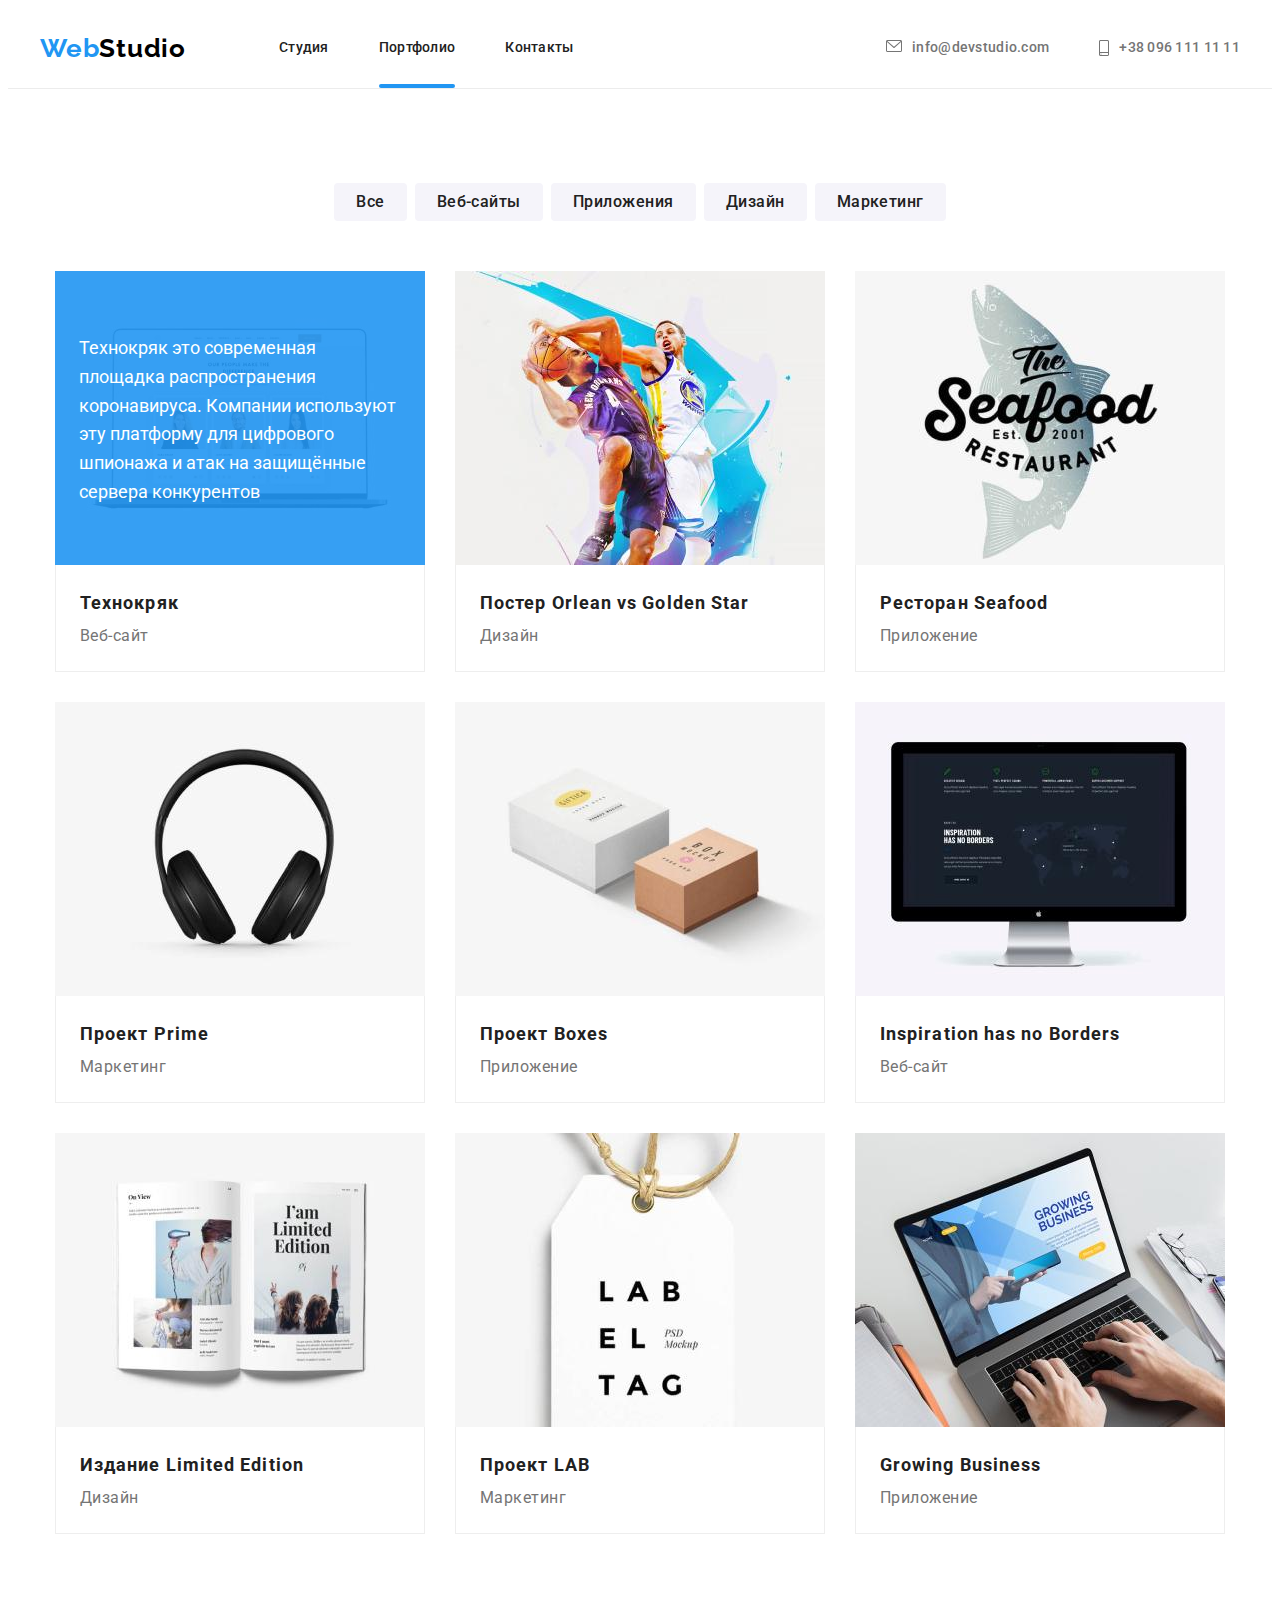
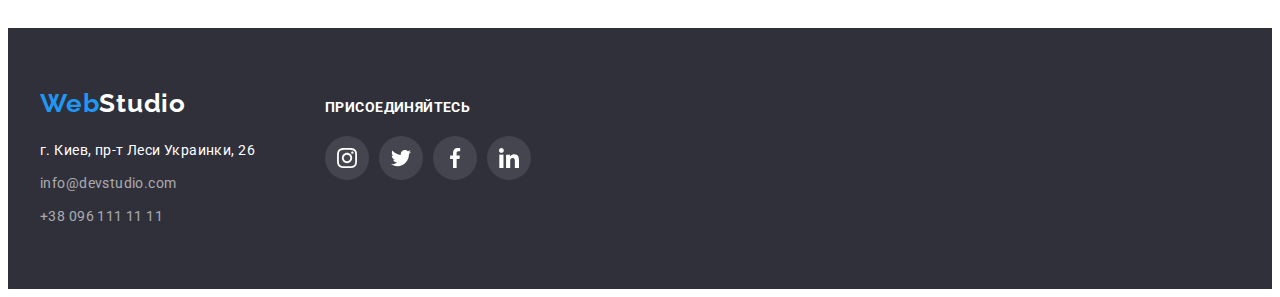
==== commit e0d69135: "overflowextradiv" ====
--- a/portfolio.html
+++ b/portfolio.html
@@ -54,8 +54,10 @@
                                 alt="макет веб-сайта" 
                                 height="294" 
                                 width="370">
-                            <p class="portfolio-overlay">Технокряк это современная площадка распространения коронавируса. Компании используют эту платформу для цифрового
+                            <div class="portfolio-overlay">
+                                <p class="portfolio-overlay-text">Технокряк это современная площадка распространения коронавируса. Компании используют эту платформу для цифрового
                         шпионажа и атак на защищённые сервера конкурентов</p>
+                            </div>
                         </div>
                         <div class="wrap-text">
                             <h3 class="portfolio-heading">Технокряк</h3>
--- a/css/styles.css
+++ b/css/styles.css
@@ -650,6 +650,7 @@
 }
 .portfolio-wrap {
   position: relative;
+  overflow: hidden;
 }
 .portfolio-overlay {
   position: absolute;
@@ -661,6 +662,8 @@
   padding: 63px 24px;
   color: #ffffff;
   background-color: rgba(33, 150, 243, 0.9);
+}
+.portfolio-overlay-text {
   height: 100%;
   width: 100%;
 }
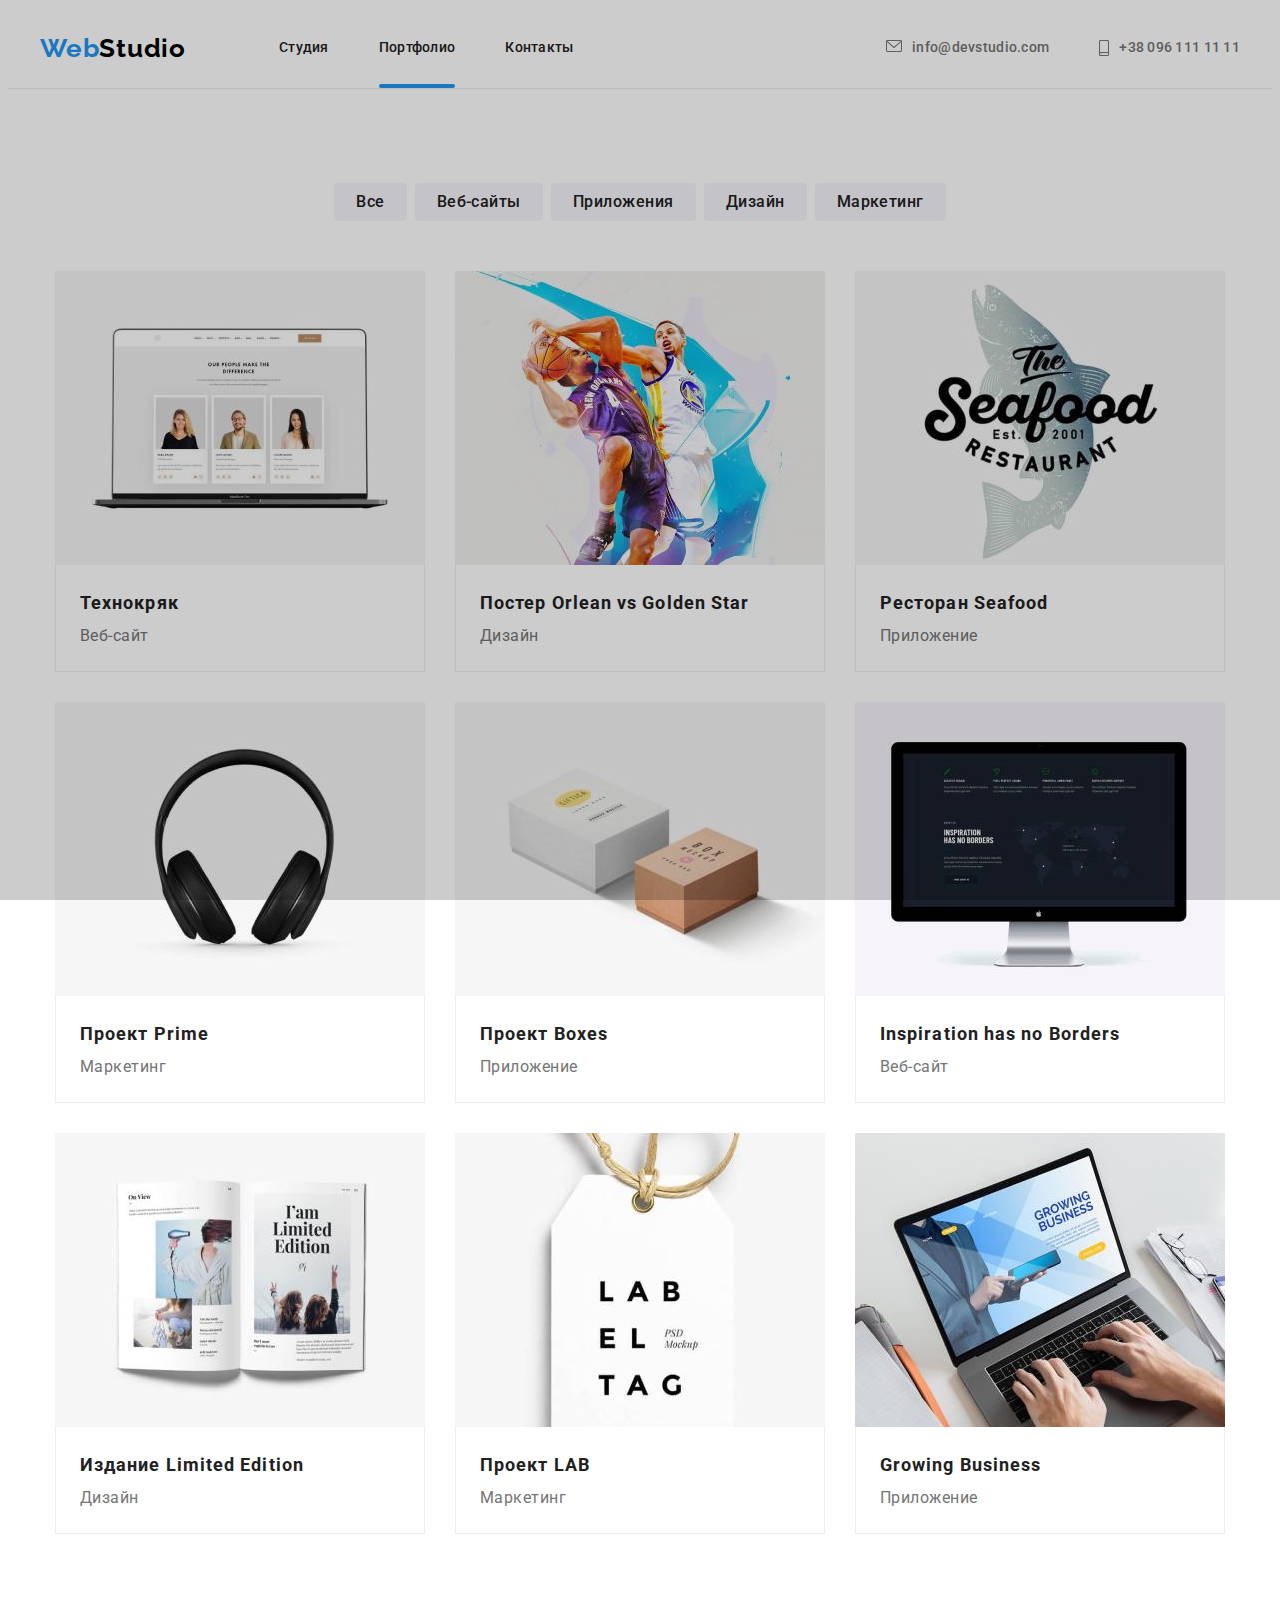
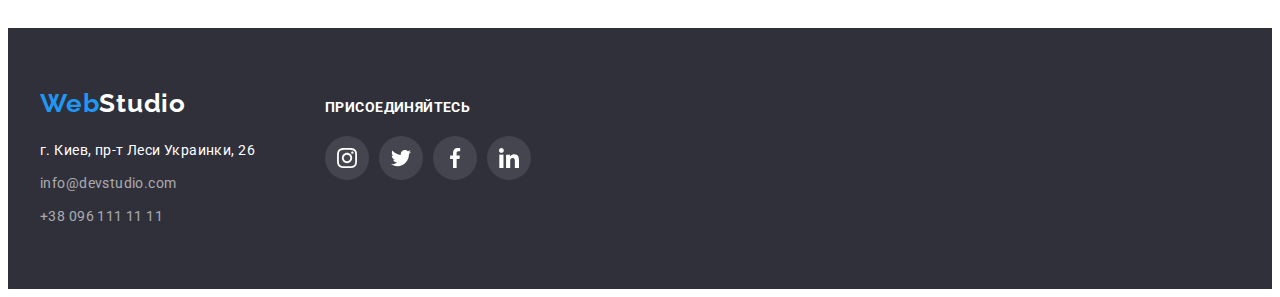
==== commit 4c4f91a6: "startmodal" ====
--- a/portfolio.html
+++ b/portfolio.html
@@ -170,5 +170,6 @@
                 </div>
             </div>
         </footer>
+        <div class="backdrop"></div>
     </body>
 </html>--- a/css/styles.css
+++ b/css/styles.css
@@ -637,6 +637,9 @@
   box-shadow: 1px 4px 6px rgba(0, 0, 0, 0.16), 0px 4px 4px rgba(0, 0, 0, 0.06),
     0px 1px 1px rgba(0, 0, 0, 0.12);
 }
+.portfolio-item:hover .portfolio-overlay {
+  transform: translateY(0);
+}
 .portfolio-item:nth-child(3n + 0) {
   margin-right: 0;
 }
@@ -662,6 +665,8 @@
   padding: 63px 24px;
   color: #ffffff;
   background-color: rgba(33, 150, 243, 0.9);
+  transform: translateY(100%);
+  transition: transform 250ms cubic-bezier(0.4, 0, 0.2, 1);
 }
 .portfolio-overlay-text {
   height: 100%;
@@ -688,3 +693,21 @@
   letter-spacing: 0.03em;
   color: var(--second-text-color);
 }
+.backdrop {
+  width: 100vw;
+  height: 100vh;
+  background-color: rgba(0, 0, 0, 0.2);
+  position: fixed;
+  top: 0;
+  left: 0;
+}
+.modal {
+  width: 500px;
+  min-height: 500px;
+  background-color: #ffffff;
+  border-radius: 5px;
+  position: absolute;
+  top: 50%;
+  left: 50%;
+  transform: translate(-50%, -50%);
+}
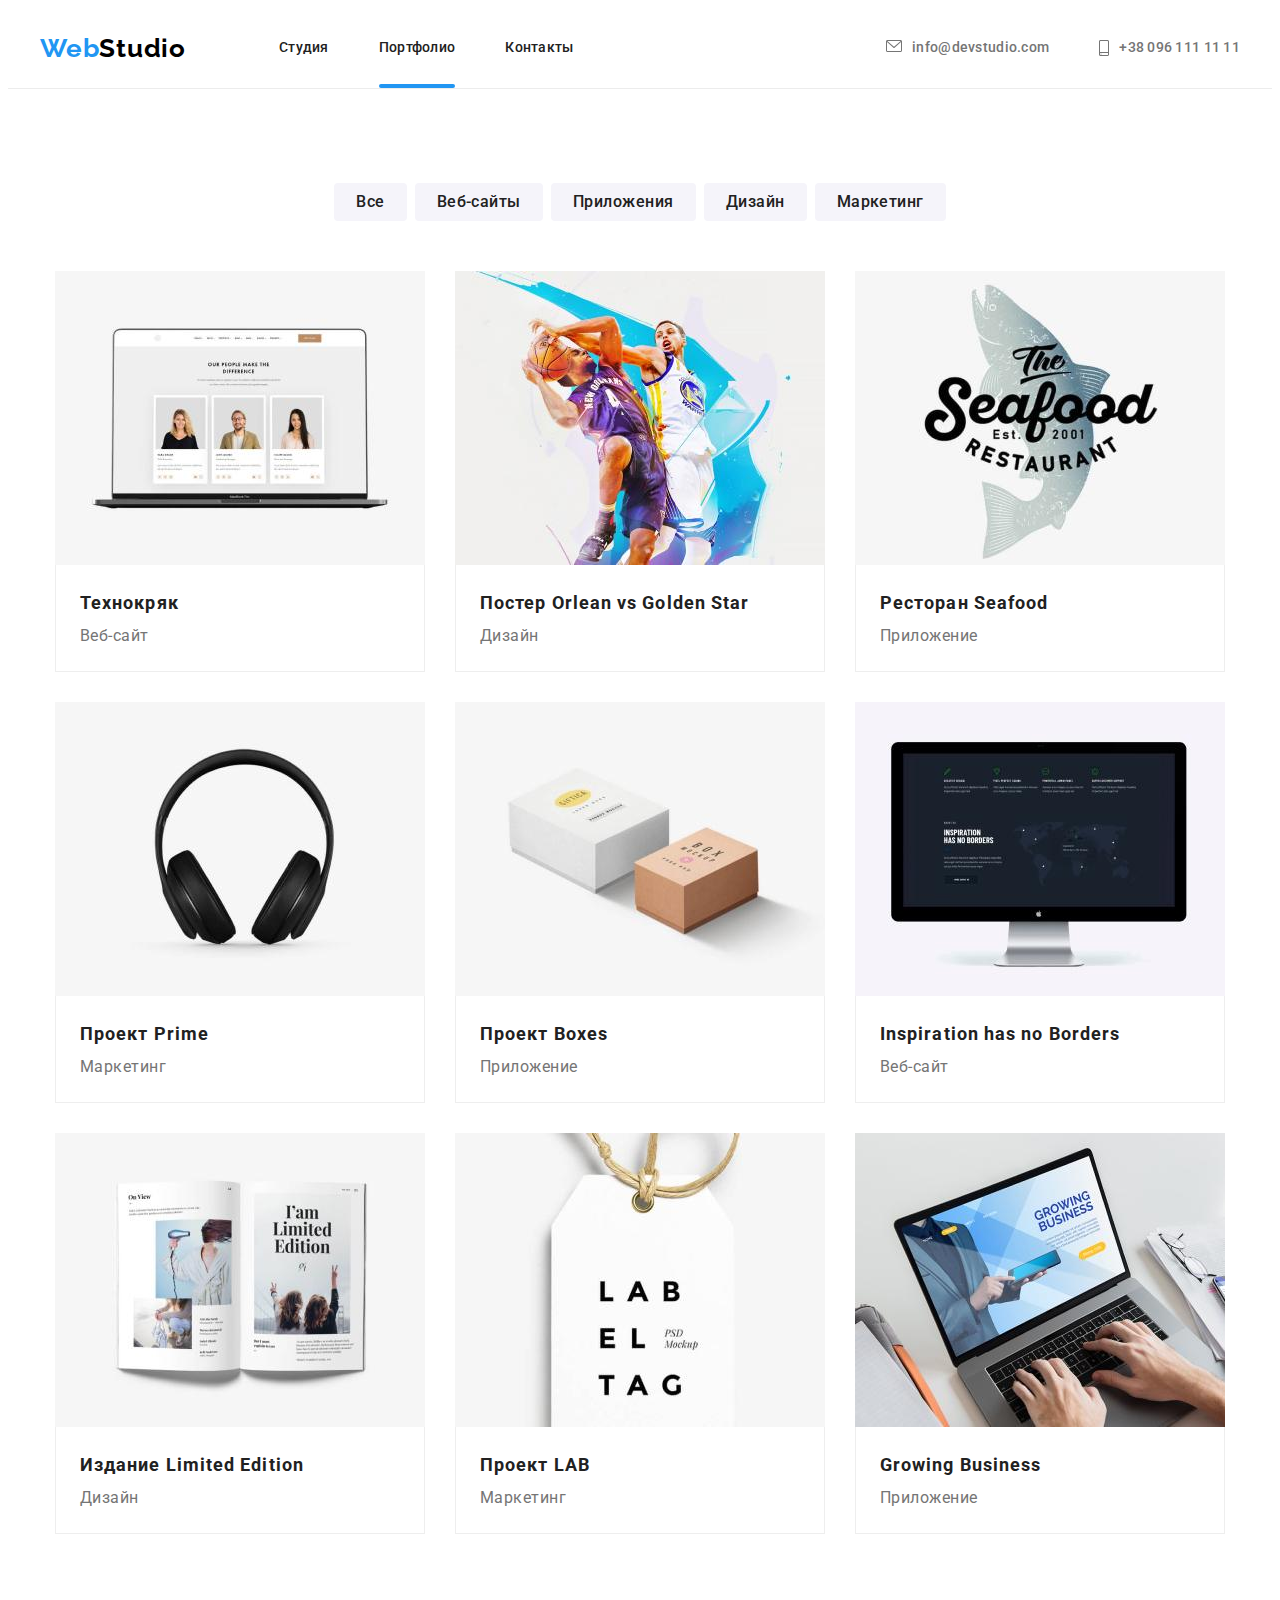
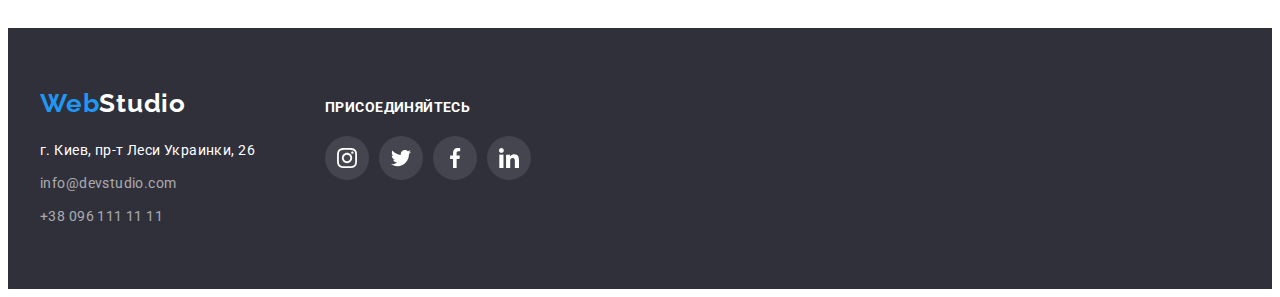
==== commit a6137ed6: "hw-5-finish" ====
--- a/portfolio.html
+++ b/portfolio.html
@@ -170,6 +170,5 @@
                 </div>
             </div>
         </footer>
-        <div class="backdrop"></div>
     </body>
 </html>--- a/css/styles.css
+++ b/css/styles.css
@@ -700,6 +700,11 @@
   position: fixed;
   top: 0;
   left: 0;
+  transition: opacity 250ms cubic-bezier(0.4, 0, 0.2, 1),
+    visibility 250ms cubic-bezier(0.4, 0, 0.2, 1);
+}
+.backdrop.is-hidden .modal {
+  transform: scale(1.5) rotate(90deg);
 }
 .modal {
   width: 500px;
@@ -709,5 +714,25 @@
   position: absolute;
   top: 50%;
   left: 50%;
-  transform: translate(-50%, -50%);
-}
+  transform: scale(1) rotate(0) translate(-50%, -50%);
+  transition: transform 400ms cubic-bezier(0.4, 0, 0.2, 1);
+}
+.modal-close {
+  position: absolute;
+  top: 10px;
+  right: 10px;
+  width: 30px;
+  height: 30px;
+  background-color: transparent;
+  border: 1px solid rgba(0, 0, 0, 0.2);
+  border-radius: 50%;
+  display: flex;
+  align-items: center;
+  justify-content: center;
+}
+
+.is-hidden {
+  visibility: hidden;
+  opacity: 0;
+  pointer-events: none;
+}
